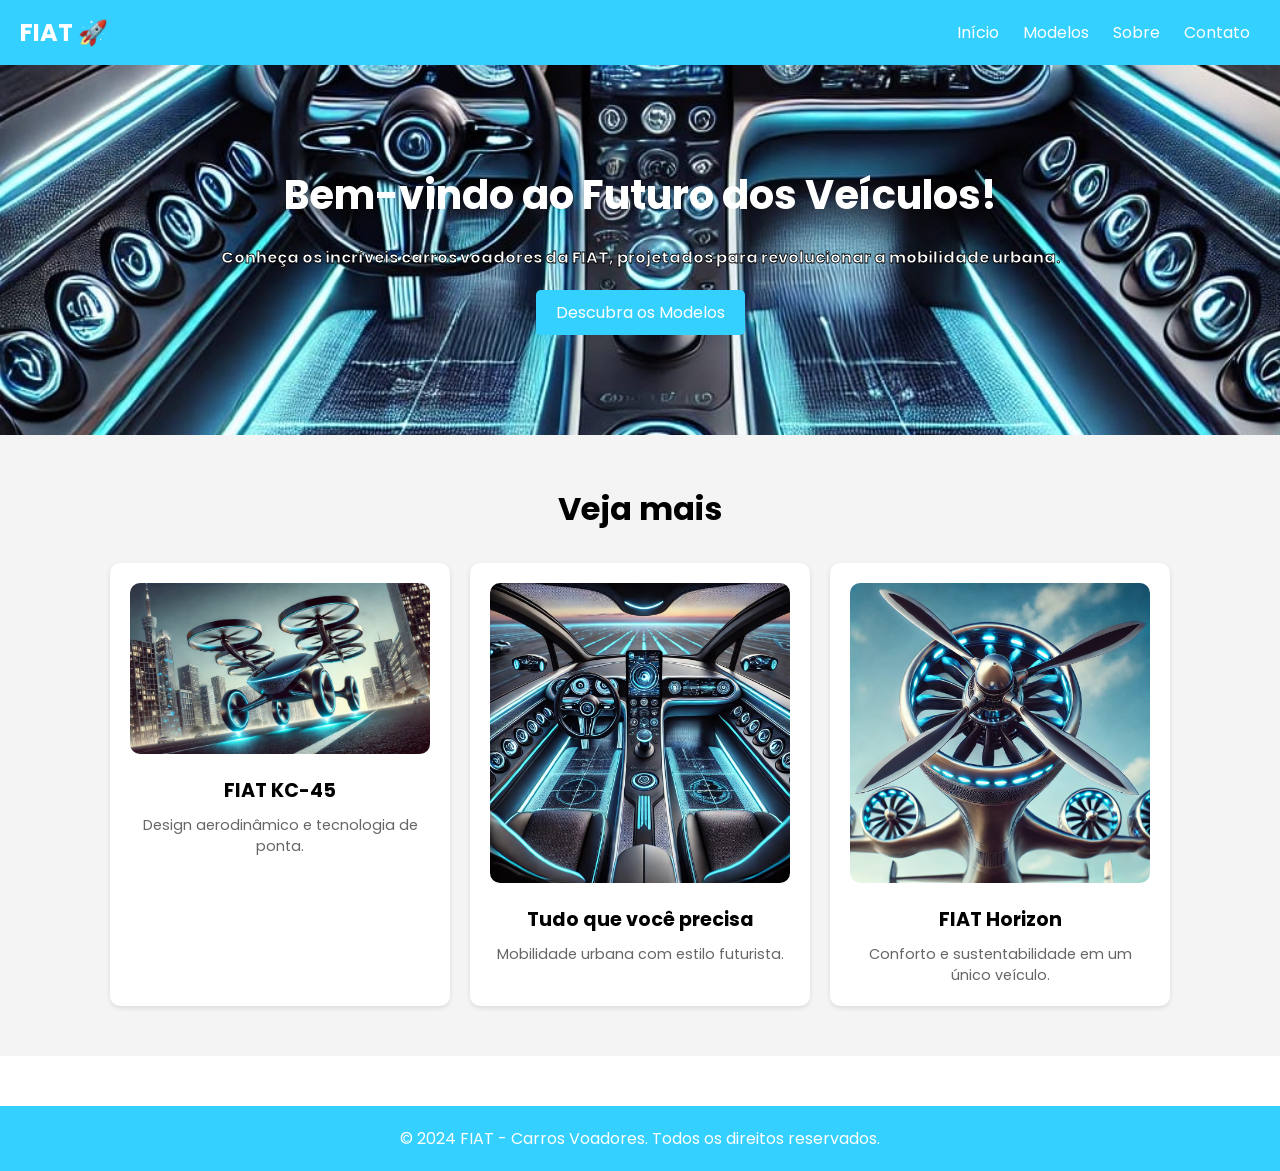
==== index.html @ fdd46e34 "rename main to index html file" ====
<!DOCTYPE html>
<html lang="pt-BR">
<head>
    <meta charset="UTF-8">
    <meta name="viewport" content="width=device-width, initial-scale=1.0">
    <title>FIAT - Carros Voadores</title>
    <link rel="stylesheet" href="styles.css">
</head>
<body>
    <header class="header">
        <div class="logo">FIAT 🚀</div>
        <nav class="navbar">
            <a href="#home">Início</a>
            <a href="#models">Modelos</a>
            <a href="#about">Sobre</a>
            <a href="#contact">Contato</a>
        </nav>
    </header>

    <section id="home" class="hero">
        <h1>Bem-vindo ao Futuro dos Veículos!</h1>
        <p class="subtittle">Conheça os incríveis carros voadores da FIAT, projetados para revolucionar a mobilidade urbana.</p>
        <a href="#models" class="cta">Descubra os Modelos</a>
    </section>

    <section id="models" class="models">
        <h2>Veja mais</h2>
        <div class="model-cards">
            <div class="card">
                <img src="./carro.jpeg" alt="Carro Voador 1">
                <h3>FIAT KC-45</h3>
                <p>Design aerodinâmico e tecnologia de ponta.</p>
            </div>
            <div class="card">
                <img src="./interior.jpeg" alt="Carro Voador 2">
                <h3>Tudo que você precisa</h3>
                <p>Mobilidade urbana com estilo futurista.</p>
            </div>
            <div class="card">
                <img src="./helice.jpeg" alt="Carro Voador 3">
                <h3>FIAT Horizon</h3>
                <p>Conforto e sustentabilidade em um único veículo.</p>
            </div>
        </div>
    </section>

    <footer class="footer">
        <p>© 2024 FIAT - Carros Voadores. Todos os direitos reservados.</p>
    </footer>
</body>
</html>
---- styles.css ----
/* Configurações Gerais */
@import url('https://fonts.googleapis.com/css2?family=Poppins:ital,wght@0,100;0,200;0,300;0,400;0,500;0,600;0,700;0,800;0,900;1,100;1,200;1,300;1,400;1,500;1,600;1,700;1,800;1,900&display=swap');
*{
    font-family: 'Poppins';
    margin: 0;
    padding: 0;
}
body {
    color: #000000;
}


.header {
    background: #34d0ff;
    color: white;
    padding: 15px 20px;
    display: flex;
    justify-content: space-between;
    align-items: center;
}
.subtittle{
    font-weight: bold;
    -webkit-text-stroke: 0.8px #000000;
}
.logo {
    font-size: 1.5em;
    font-weight: bold;
}

.navbar a {
    color: white;
    margin: 0 10px;
    text-decoration: none;
}

.navbar a:hover {
    text-decoration: underline;
}

/* Hero Section */
.hero {
    text-align: center;
    background: url('./interior.jpeg') no-repeat center center/cover;
    color: white;
    padding: 100px 20px;
}

.hero h1 {
    font-size: 2.5em;
    margin-bottom: 20px;
}

.hero .cta {
    display: inline-block;
    padding: 10px 20px;
    background: #34d0ff;
    color: white;
    text-decoration: none;
    border-radius: 5px;
    margin-top: 20px;
}

.hero .cta:hover {
    background: #1a6d86;
}

/* Models Section */
.models {
    padding: 50px 20px;
    background: #f4f4f4;
    text-align: center;
}

.models h2 {
    font-size: 2em;
    margin-bottom: 30px;
}

.model-cards {
    display: flex;
    justify-content: center;
    gap: 20px;
    flex-wrap: wrap;
}

.card {
    background: white;
    padding: 20px;
    border-radius: 10px;
    box-shadow: 0 2px 5px rgba(0, 0, 0, 0.1);
    text-align: center;
    max-width: 300px;
}

.card img {
    width: 100%;
    border-radius: 10px;
    margin-bottom: 15px;
}

.card h3 {
    margin-bottom: 10px;
    font-size: 1.2em;
}

.card p {
    font-size: 0.9em;
    color: #666;
}

/* Footer */
.footer {
    background: #34d0ff;
    color: white;
    text-align: center;
    padding: 20px 0;
    margin-top: 50px;
}
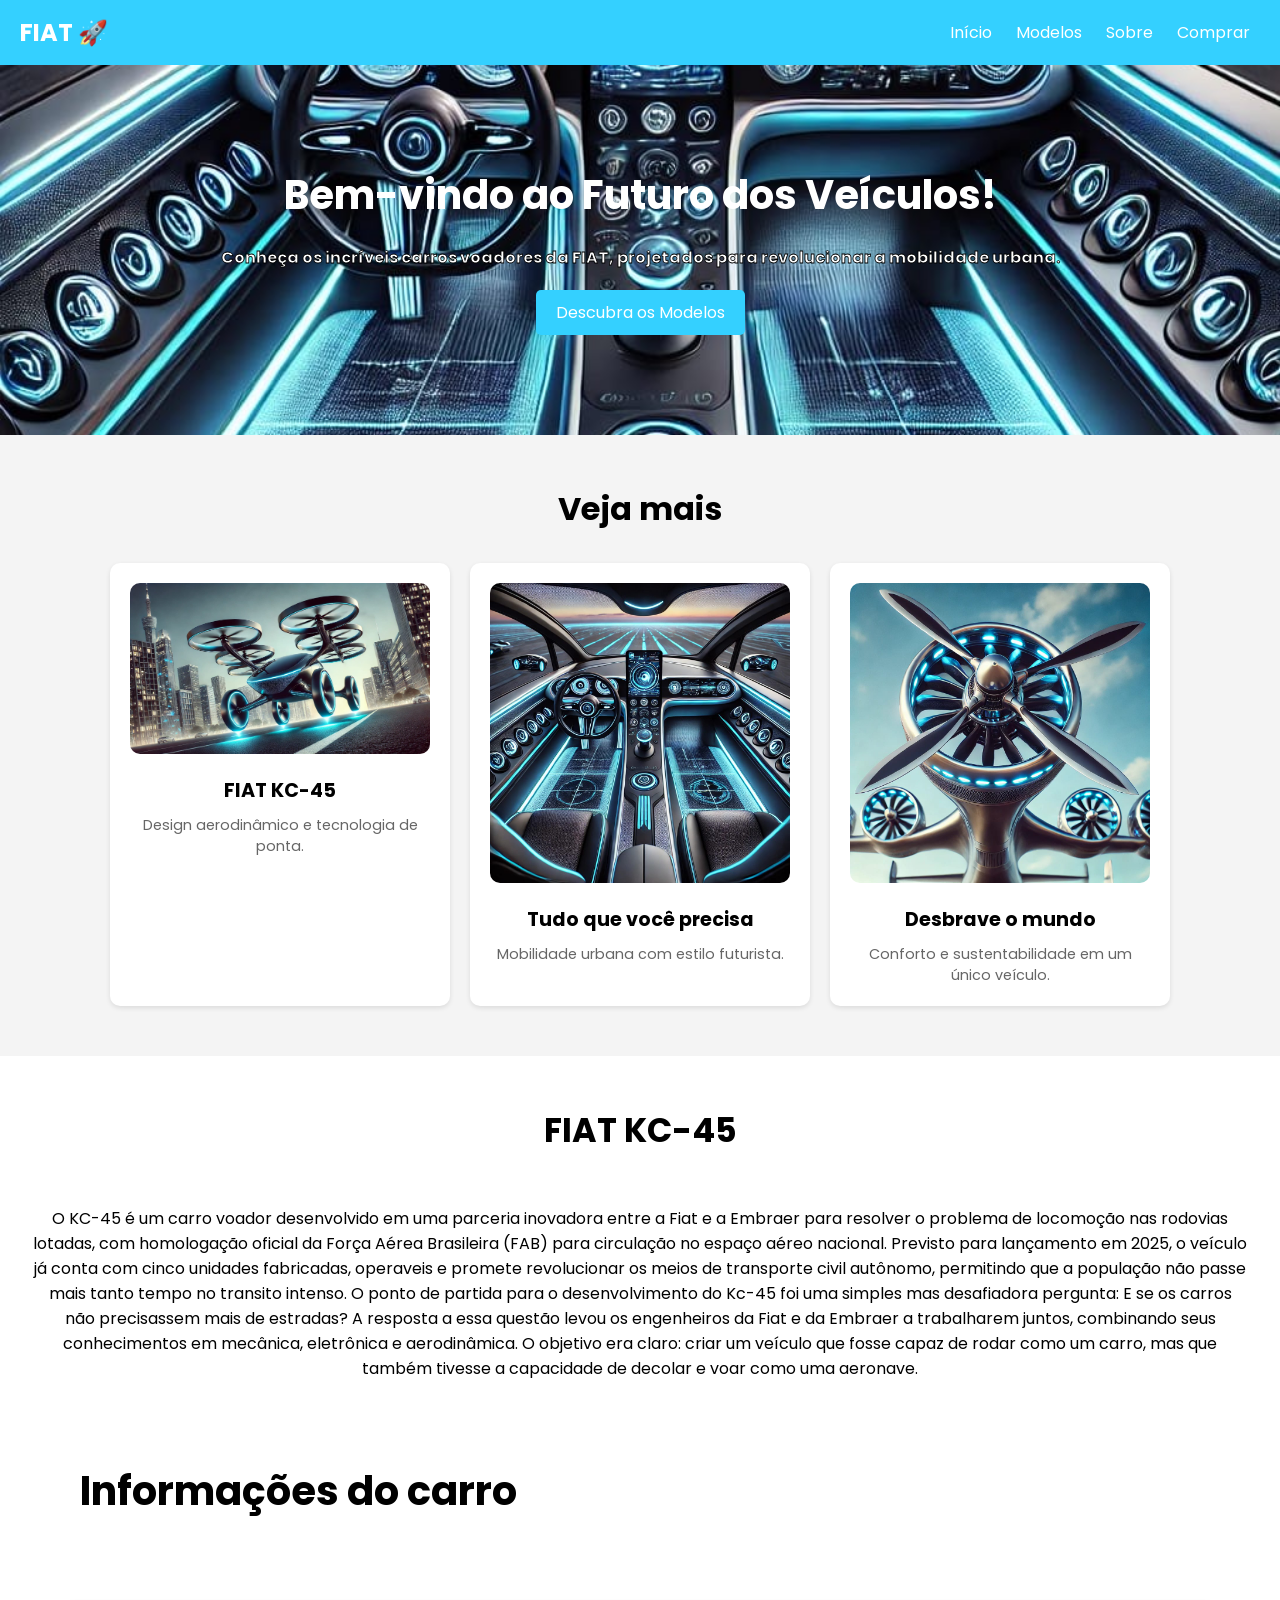
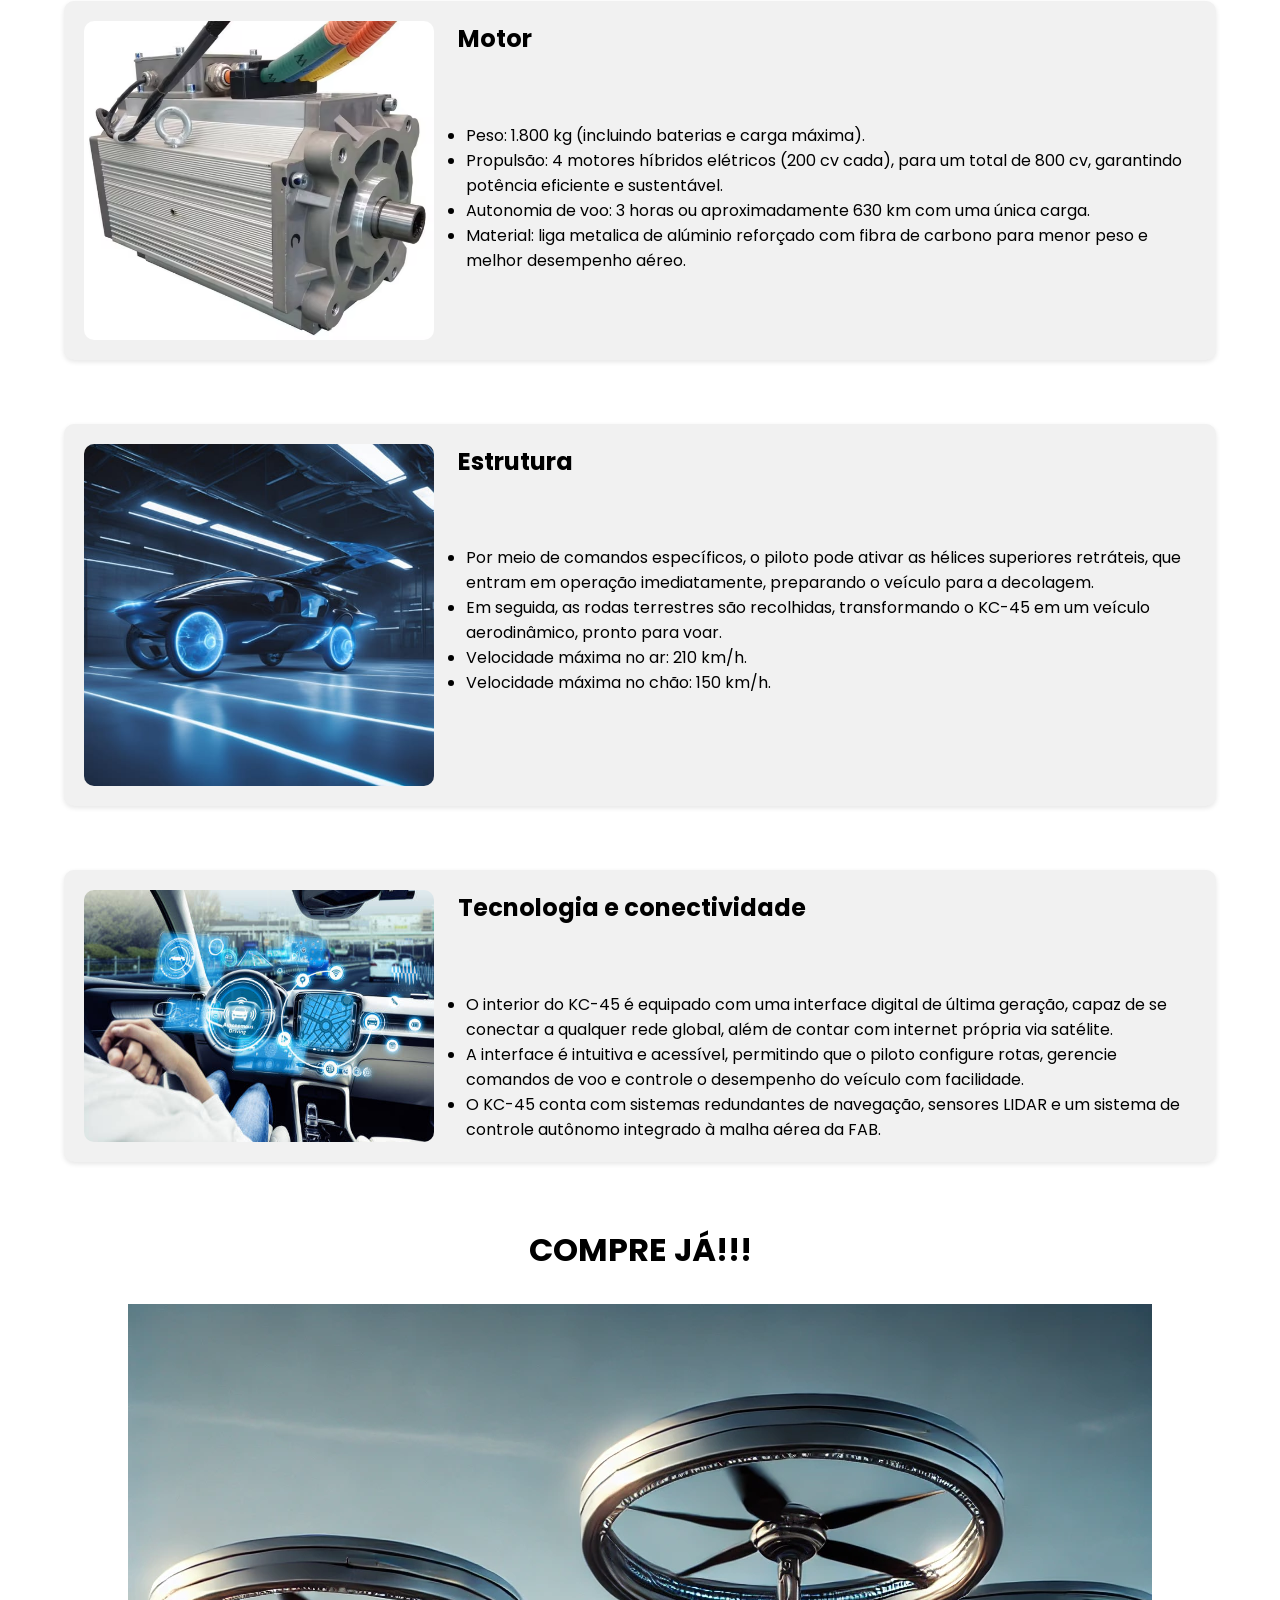
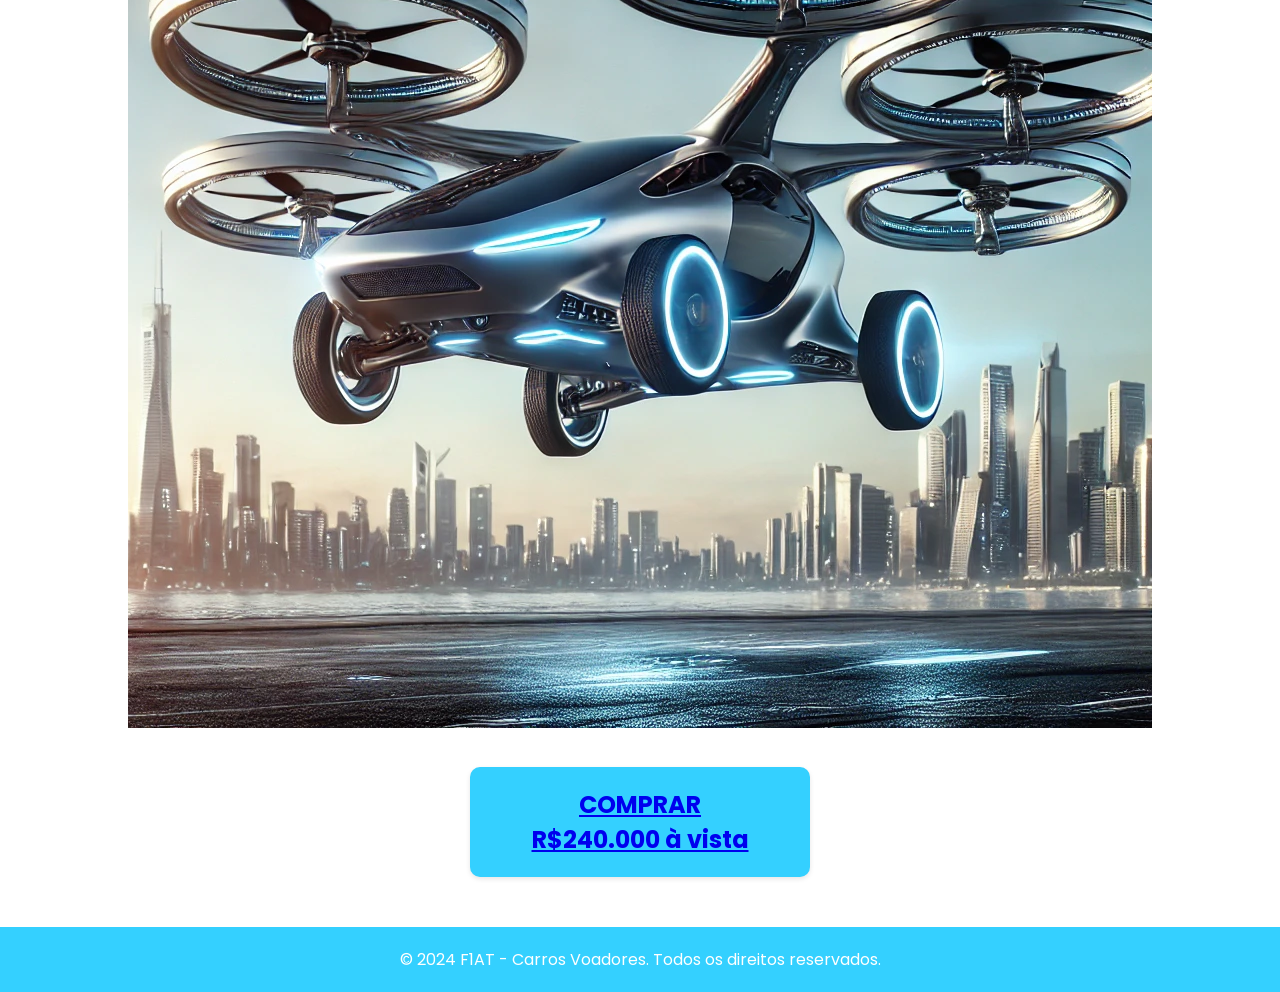
==== commit ff97a4d6: "final project" ====
--- a/index.html
+++ b/index.html
@@ -12,8 +12,8 @@
         <nav class="navbar">
             <a href="#home">Início</a>
             <a href="#models">Modelos</a>
-            <a href="#about">Sobre</a>
-            <a href="#contact">Contato</a>
+            <a href="#info">Sobre</a>
+            <a href="#comprare">Comprar</a>
         </nav>
     </header>
 
@@ -38,14 +38,101 @@
             </div>
             <div class="card">
                 <img src="./helice.jpeg" alt="Carro Voador 3">
-                <h3>FIAT Horizon</h3>
+                <h3>Desbrave o mundo</h3>
                 <p>Conforto e sustentabilidade em um único veículo.</p>
             </div>
         </div>
     </section>
+    <section class=" detalhes">
+        <h3 class="kccar">FIAT KC-45</h3>
+        <p1 class="kccartxt">
+            O KC-45 é um carro voador desenvolvido em uma parceria inovadora entre a Fiat e a Embraer para resolver o problema de locomoção nas rodovias lotadas,
+             com homologação oficial da Força Aérea Brasileira (FAB) para circulação no espaço aéreo nacional. Previsto para lançamento em 2025,
+              o veículo já conta com cinco unidades fabricadas, operaveis e promete revolucionar os meios de transporte civil autônomo,
+               permitindo que a população não passe mais tanto tempo no transito intenso.
+               O ponto de partida para o desenvolvimento do Kc-45 foi uma simples mas desafiadora pergunta: E se os carros não precisassem mais de estradas?
+                A resposta a essa questão levou os engenheiros da Fiat e da Embraer a trabalharem juntos, combinando seus conhecimentos em mecânica, eletrônica e aerodinâmica.
+                 O objetivo era claro: criar um veículo que fosse capaz de rodar como um carro, mas que também tivesse a capacidade de decolar e voar como uma aeronave.
+        </p1>
+        <h4 id="info" class="detalhescar">Informações do carro</h4>
+        <div class="motor">
+            <img src="./motor.jpg" width="350" alt="motor">
+            <div>
+                <h1 class="motore">Motor</h1>
 
+                <ul> 
+                    <li>
+                        Peso: 1.800 kg (incluindo baterias e carga máxima).
+                    </li>
+                    <li>
+                        Propulsão: 4 motores híbridos elétricos (200 cv cada), para um total de 800 cv, garantindo potência eficiente e sustentável.
+                    </li>
+                    <li>
+                        Autonomia de voo: 3 horas ou aproximadamente 630 km com uma única carga.
+                    </li>
+                    <li>
+                        Material: liga metalica de alúminio reforçado com fibra de carbono para menor peso e melhor desempenho aéreo.
+                    </li>
+                </ul>
+            </div>
+    </section>
+    <section>
+            <div class="estrutura">
+                <img src="./estrutura.jpeg" width="350" alt="estrutura">
+                <div>
+                    <h1 class="estruturaas">Estrutura</h1>
+    
+                    <ul> 
+                        <li>
+                            Por meio de comandos específicos, o piloto pode ativar as hélices superiores retráteis, que entram em operação imediatamente, preparando o veículo para a decolagem.
+                        </li>
+                        <li>
+                            Em seguida, as rodas terrestres são recolhidas, transformando o KC-45 em um veículo aerodinâmico, pronto para voar.
+                        </li>
+                        <li>
+                            Velocidade máxima no ar: 210 km/h.
+                        </li>
+                        <li>
+                            Velocidade máxima no chão: 150 km/h.
+                        </li>
+                    </ul>
+                </div>
+        </div>
+    </section>
+    <section>
+        <div class="conectividade">
+            <img src="./conectividade.jpg" width="350" alt="conectividade">
+            <div>
+                <h1 class="conectivo">Tecnologia e conectividade</h1>
+
+                <ul> 
+                    <li>
+                        O interior do KC-45 é equipado com uma interface digital de última geração, capaz de se conectar a qualquer rede global, além de contar com internet própria via satélite.
+                    </li>
+                    <li>
+                        A interface é intuitiva e acessível, permitindo que o piloto configure rotas, gerencie comandos de voo e controle o desempenho do veículo com facilidade.
+                    </li>
+                    <li>
+                        O KC-45 conta com sistemas redundantes de navegação, sensores LIDAR e um sistema de controle autônomo integrado à malha aérea da FAB.
+                    </li>
+                </ul>
+            </div>
+        </div>
+    </section>
+    <h1 class="comp">COMPRE JÁ!!!</h1>
+    <section class="comprar">
+        <div>
+            <img src="./carro2.png" alt="carro">
+        </div>
+    </section>
+    <section id="comprare" class="compe">
+        <h1>
+            <a href="#models" class="cta">COMPRAR <br>
+                R$240.000 à vista</a>
+        </h1>
+    </section>
     <footer class="footer">
-        <p>© 2024 FIAT - Carros Voadores. Todos os direitos reservados.</p>
+        <p>© 2024 F1AT - Carros Voadores. Todos os direitos reservados.</p>
     </footer>
 </body>
 </html>
--- a/styles.css
+++ b/styles.css
@@ -107,7 +107,41 @@
     font-size: 0.9em;
     color: #666;
 }
-
+.detalhescar{
+    margin-left: 2em;
+    margin-top: 2em;
+    margin-bottom: 2em;
+    font-size: 30pt;
+}
+.motore{
+    margin-left: 1em;
+    align-self: center;
+}
+
+.motor{
+    margin-left: 4em;
+    margin-right: 4em;
+
+    display: flex;
+    background: rgb(241, 241, 241);
+    padding: 20px;
+    border-radius: 10px;
+    box-shadow: 0 2px 5px rgba(0, 0, 0, 0.1);
+    max-height: auto;
+ 
+}
+.motor ul{
+    margin-top: 50pt;
+    margin-left: 2em;
+    display: flex;
+    flex-direction: column;
+    align-items: start;
+}
+
+.motor img{
+    border-radius: 10px;
+    height: auto; 
+}
 /* Footer */
 .footer {
     background: #34d0ff;
@@ -116,3 +150,105 @@
     padding: 20px 0;
     margin-top: 50px;
 }
+
+.kccar{
+    text-align: center;
+    font-size: 25pt;
+    padding: 50px 20px;
+}   
+.kccartxt{
+    text-align: center;
+    display: flex;
+    padding: 0 2em;
+}
+.estruturaas{
+    margin-left: 1em;
+    align-self: center;
+}
+
+.estrutura{
+    margin-top: 4em;
+    margin-left: 4em;
+    margin-right: 4em;
+    display: flex;  
+    background: rgb(241, 241, 241);
+    padding: 20px;
+    border-radius: 10px;
+    box-shadow: 0 2px 5px rgba(0, 0, 0, 0.1);
+    max-height: auto;
+}
+.estrutura ul{
+    margin-top: 50pt;
+    margin-left: 2em;
+    display: flex;
+    flex-direction: column;
+    align-items: start;
+}
+
+.estrutura img{
+    border-radius: 10px;
+    height: auto; 
+}
+
+.conectivo{
+    margin-left: 1em;
+    align-self: center;
+}
+
+.conectividade{
+    margin-top: 4em;
+    margin-left: 4em;
+    margin-right: 4em;
+    display: flex; 
+    background: rgb(241, 241, 241);
+    padding: 20px;
+    border-radius: 10px;
+    box-shadow: 0 2px 5px rgba(0, 0, 0, 0.1);
+    max-height: auto;
+}
+
+.conectividade ul{
+    margin-top: 50pt;
+    margin-left: 2em;
+    display: flex;
+    flex-direction: column;
+    align-items: start;
+}
+
+.conectividade img{
+    border-radius: 10px;
+    height: auto; 
+}
+.comp{
+    margin-top: 2em;
+    font-size: 2em;
+    margin-bottom: 30px;
+    text-align: center;
+}
+.comp img{
+    margin-left: 50px ;
+    background: rgb(241, 241, 241);
+    padding: 20px;
+    border-radius: 10px;
+    box-shadow: 0 2px 5px rgba(0, 0, 0, 0.1);
+    max-height: auto;
+}
+
+.comprar{
+    display: flex;
+    justify-content: center;
+    align-items: center;
+    height: auto;
+    margin-bottom: 2em;
+}
+
+.compe{
+    margin-top: 4em;
+    margin: auto;
+    background: #34d0ff;
+    padding: 20px;
+    border-radius: 10px;
+    box-shadow: 0 2px 5px rgba(0, 0, 0, 0.1);
+    text-align: center;
+    max-width: 300px;
+}
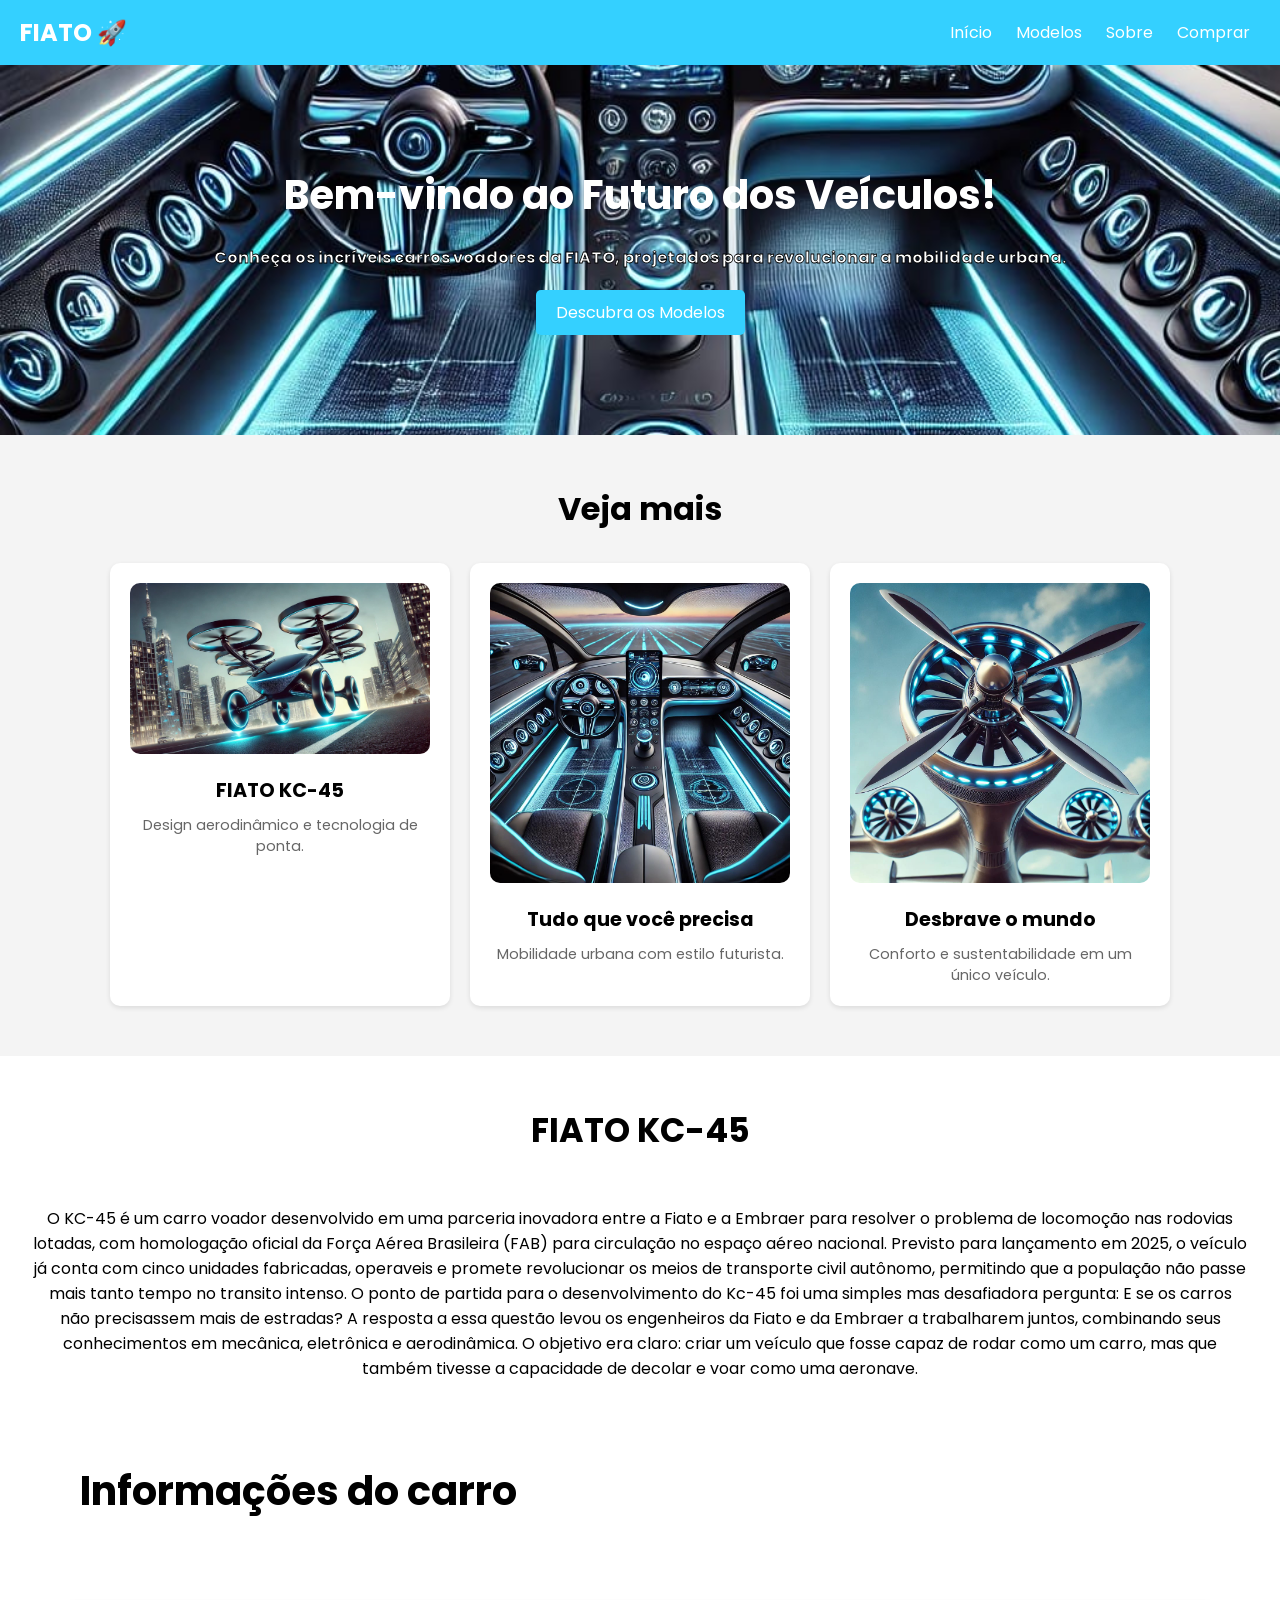
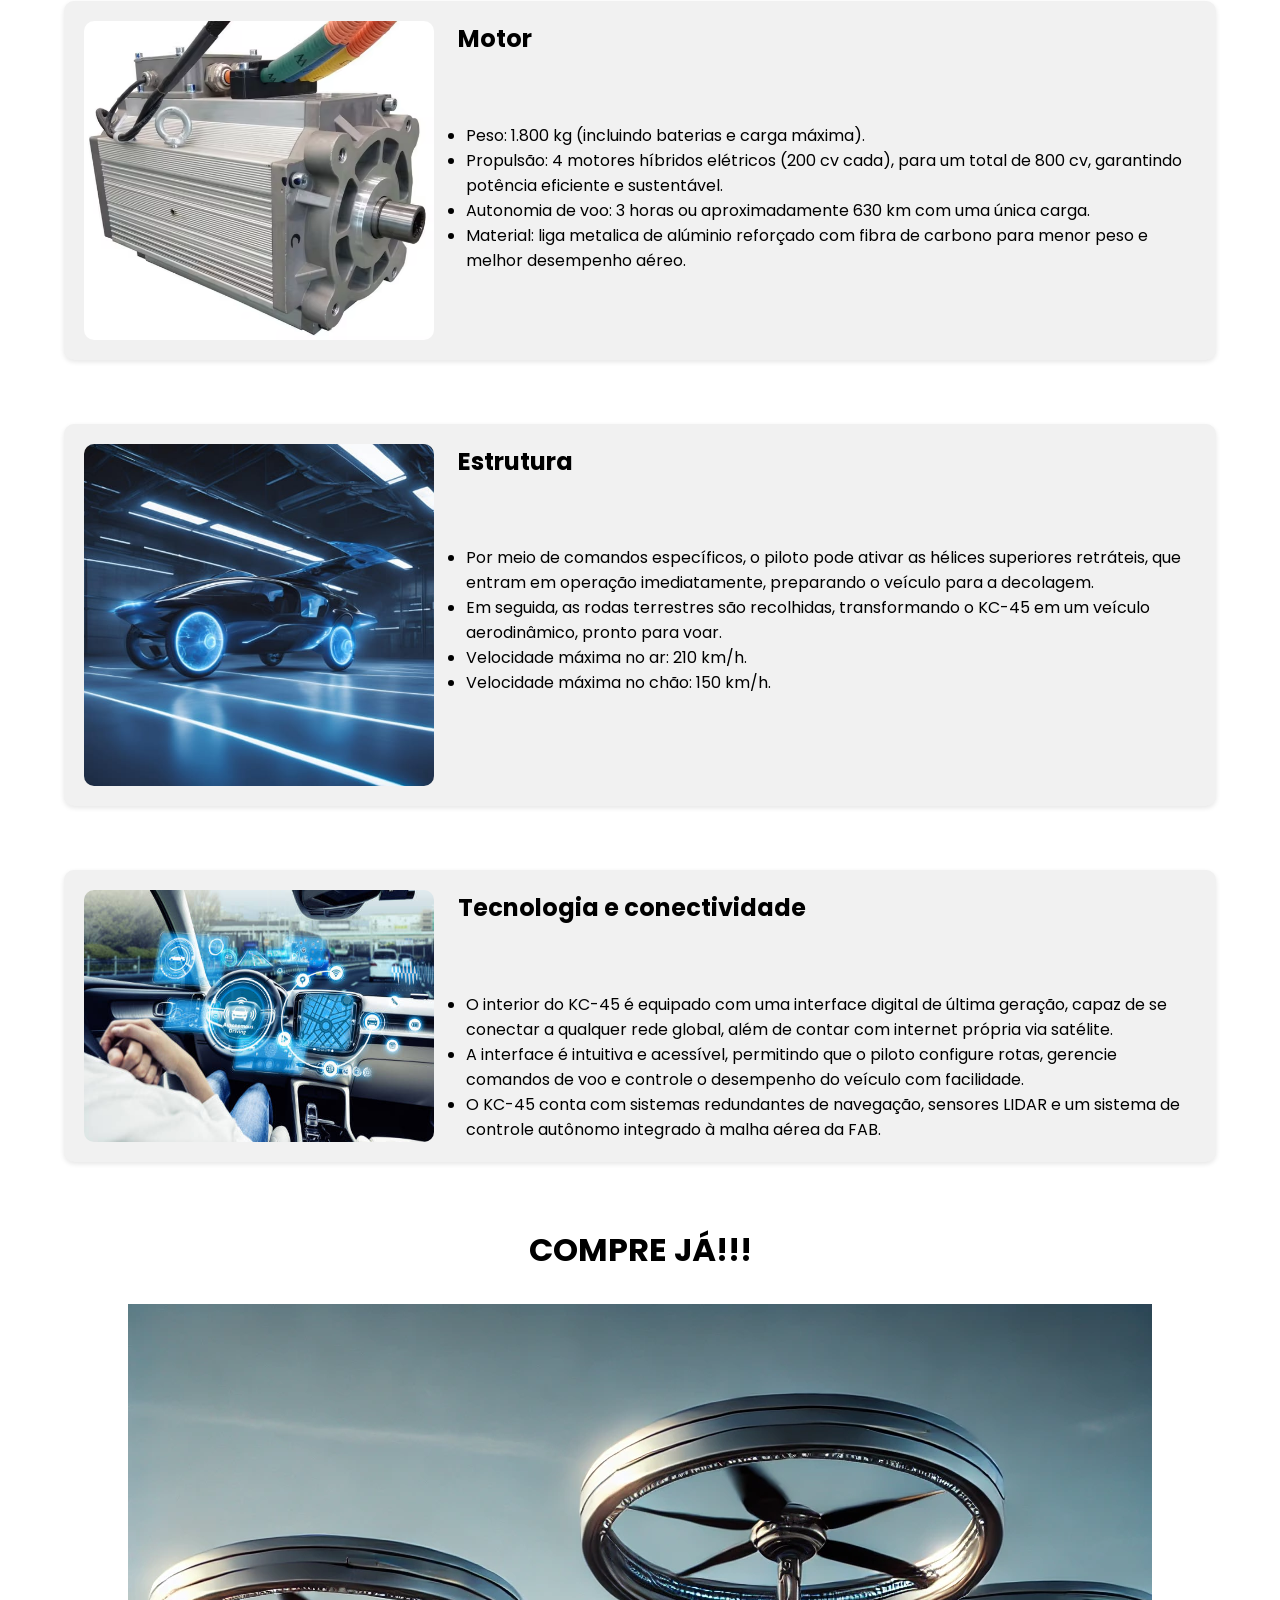
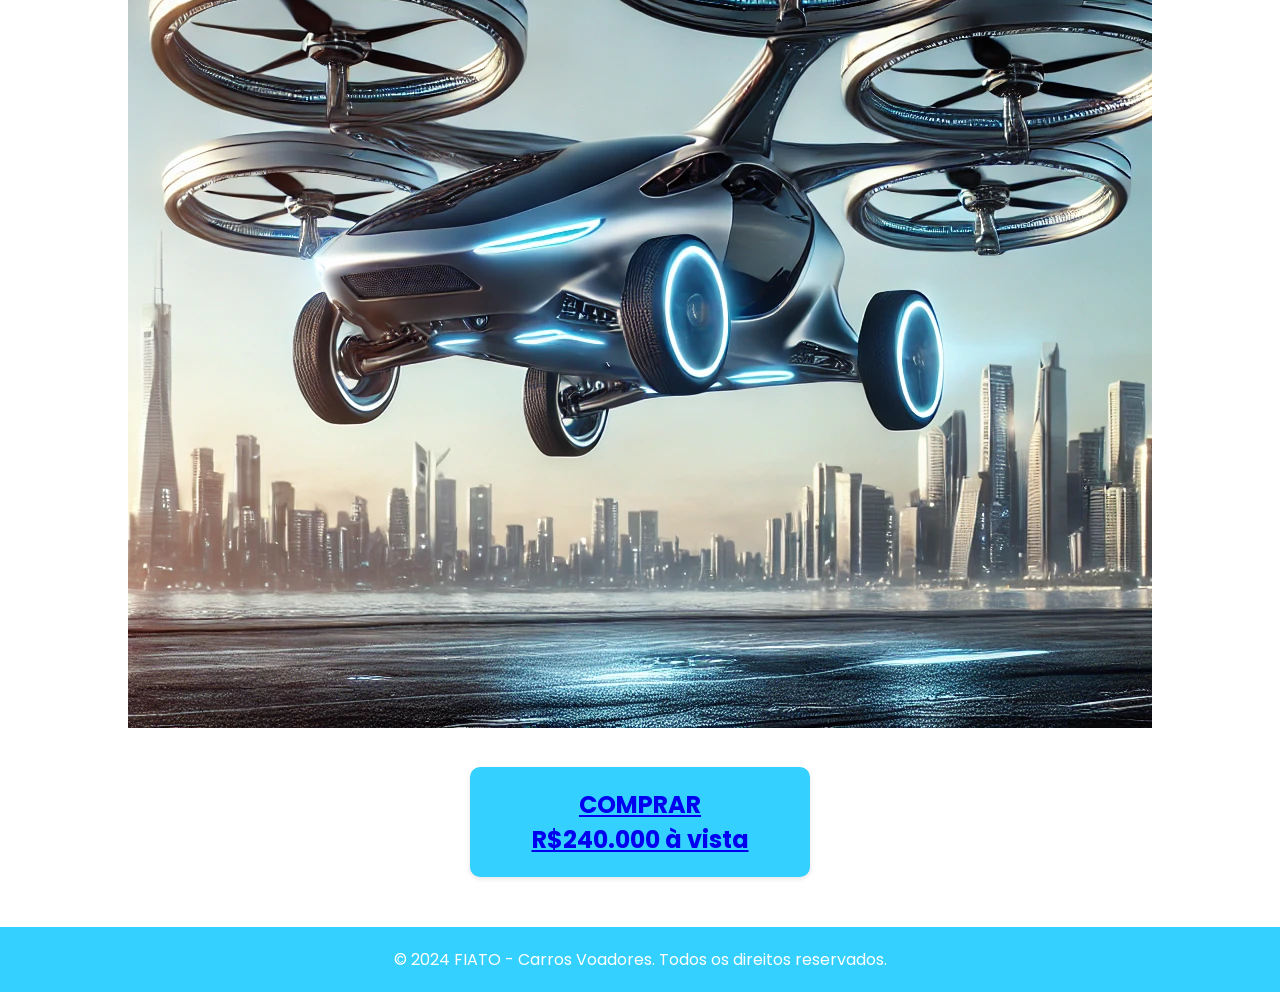
==== commit a7de1803: "Update names in index.html" ====
--- a/index.html
+++ b/index.html
@@ -3,12 +3,12 @@
 <head>
     <meta charset="UTF-8">
     <meta name="viewport" content="width=device-width, initial-scale=1.0">
-    <title>FIAT - Carros Voadores</title>
+    <title>FIATO - Carros Voadores</title>
     <link rel="stylesheet" href="styles.css">
 </head>
 <body>
     <header class="header">
-        <div class="logo">FIAT 🚀</div>
+        <div class="logo">FIATO 🚀</div>
         <nav class="navbar">
             <a href="#home">Início</a>
             <a href="#models">Modelos</a>
@@ -19,7 +19,7 @@
 
     <section id="home" class="hero">
         <h1>Bem-vindo ao Futuro dos Veículos!</h1>
-        <p class="subtittle">Conheça os incríveis carros voadores da FIAT, projetados para revolucionar a mobilidade urbana.</p>
+        <p class="subtittle">Conheça os incríveis carros voadores da FIATO, projetados para revolucionar a mobilidade urbana.</p>
         <a href="#models" class="cta">Descubra os Modelos</a>
     </section>
 
@@ -28,7 +28,7 @@
         <div class="model-cards">
             <div class="card">
                 <img src="./carro.jpeg" alt="Carro Voador 1">
-                <h3>FIAT KC-45</h3>
+                <h3>FIATO KC-45</h3>
                 <p>Design aerodinâmico e tecnologia de ponta.</p>
             </div>
             <div class="card">
@@ -44,14 +44,14 @@
         </div>
     </section>
     <section class=" detalhes">
-        <h3 class="kccar">FIAT KC-45</h3>
+        <h3 class="kccar">FIATO KC-45</h3>
         <p1 class="kccartxt">
-            O KC-45 é um carro voador desenvolvido em uma parceria inovadora entre a Fiat e a Embraer para resolver o problema de locomoção nas rodovias lotadas,
+            O KC-45 é um carro voador desenvolvido em uma parceria inovadora entre a Fiato e a Embraer para resolver o problema de locomoção nas rodovias lotadas,
              com homologação oficial da Força Aérea Brasileira (FAB) para circulação no espaço aéreo nacional. Previsto para lançamento em 2025,
               o veículo já conta com cinco unidades fabricadas, operaveis e promete revolucionar os meios de transporte civil autônomo,
                permitindo que a população não passe mais tanto tempo no transito intenso.
                O ponto de partida para o desenvolvimento do Kc-45 foi uma simples mas desafiadora pergunta: E se os carros não precisassem mais de estradas?
-                A resposta a essa questão levou os engenheiros da Fiat e da Embraer a trabalharem juntos, combinando seus conhecimentos em mecânica, eletrônica e aerodinâmica.
+                A resposta a essa questão levou os engenheiros da Fiato e da Embraer a trabalharem juntos, combinando seus conhecimentos em mecânica, eletrônica e aerodinâmica.
                  O objetivo era claro: criar um veículo que fosse capaz de rodar como um carro, mas que também tivesse a capacidade de decolar e voar como uma aeronave.
         </p1>
         <h4 id="info" class="detalhescar">Informações do carro</h4>
@@ -132,7 +132,7 @@
         </h1>
     </section>
     <footer class="footer">
-        <p>© 2024 F1AT - Carros Voadores. Todos os direitos reservados.</p>
+        <p>© 2024 FIATO - Carros Voadores. Todos os direitos reservados.</p>
     </footer>
 </body>
 </html>
